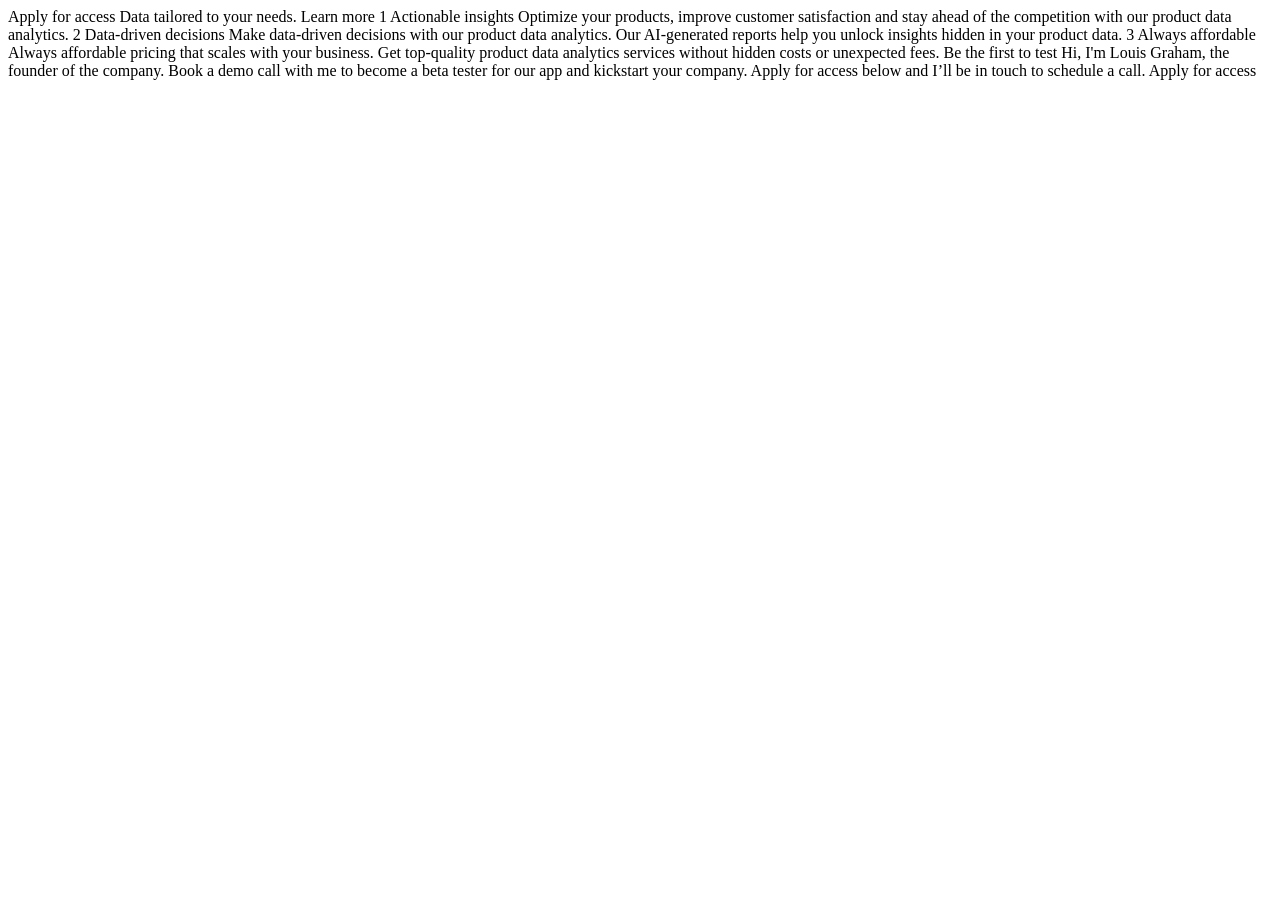
==== starter-code/index.html @ 4aa0316f "primer commit" ====
<!DOCTYPE html>
<html lang="en">
<head>
  <meta charset="UTF-8">
  <meta name="viewport" content="width=device-width, initial-scale=1.0">

  <link rel="icon" type="image/png" sizes="32x32" href="./assets/images/favicon-32x32.png">
  
  <title>Frontend Mentor | Workit landing page</title>
</head>
<body>

  Apply for access

  Data tailored to your needs.

  Learn more
  
  1

  Actionable insights
  
  Optimize your products, improve customer satisfaction and stay ahead of the competition 
  with our product data analytics.

  2

  Data-driven decisions

  Make data-driven decisions with our product data analytics. Our AI-generated reports help 
  you unlock insights hidden in your product data.

  3

  Always affordable

  Always affordable pricing that scales with your business. Get top-quality product data 
  analytics services without hidden costs or unexpected fees.

  Be the first to test

  Hi, I'm Louis Graham, the founder of the company. Book a demo call with me to become a 
  beta tester for our app and kickstart your company. Apply for access below and I’ll be 
  in touch to schedule a call.

  Apply for access

</body>
</html>
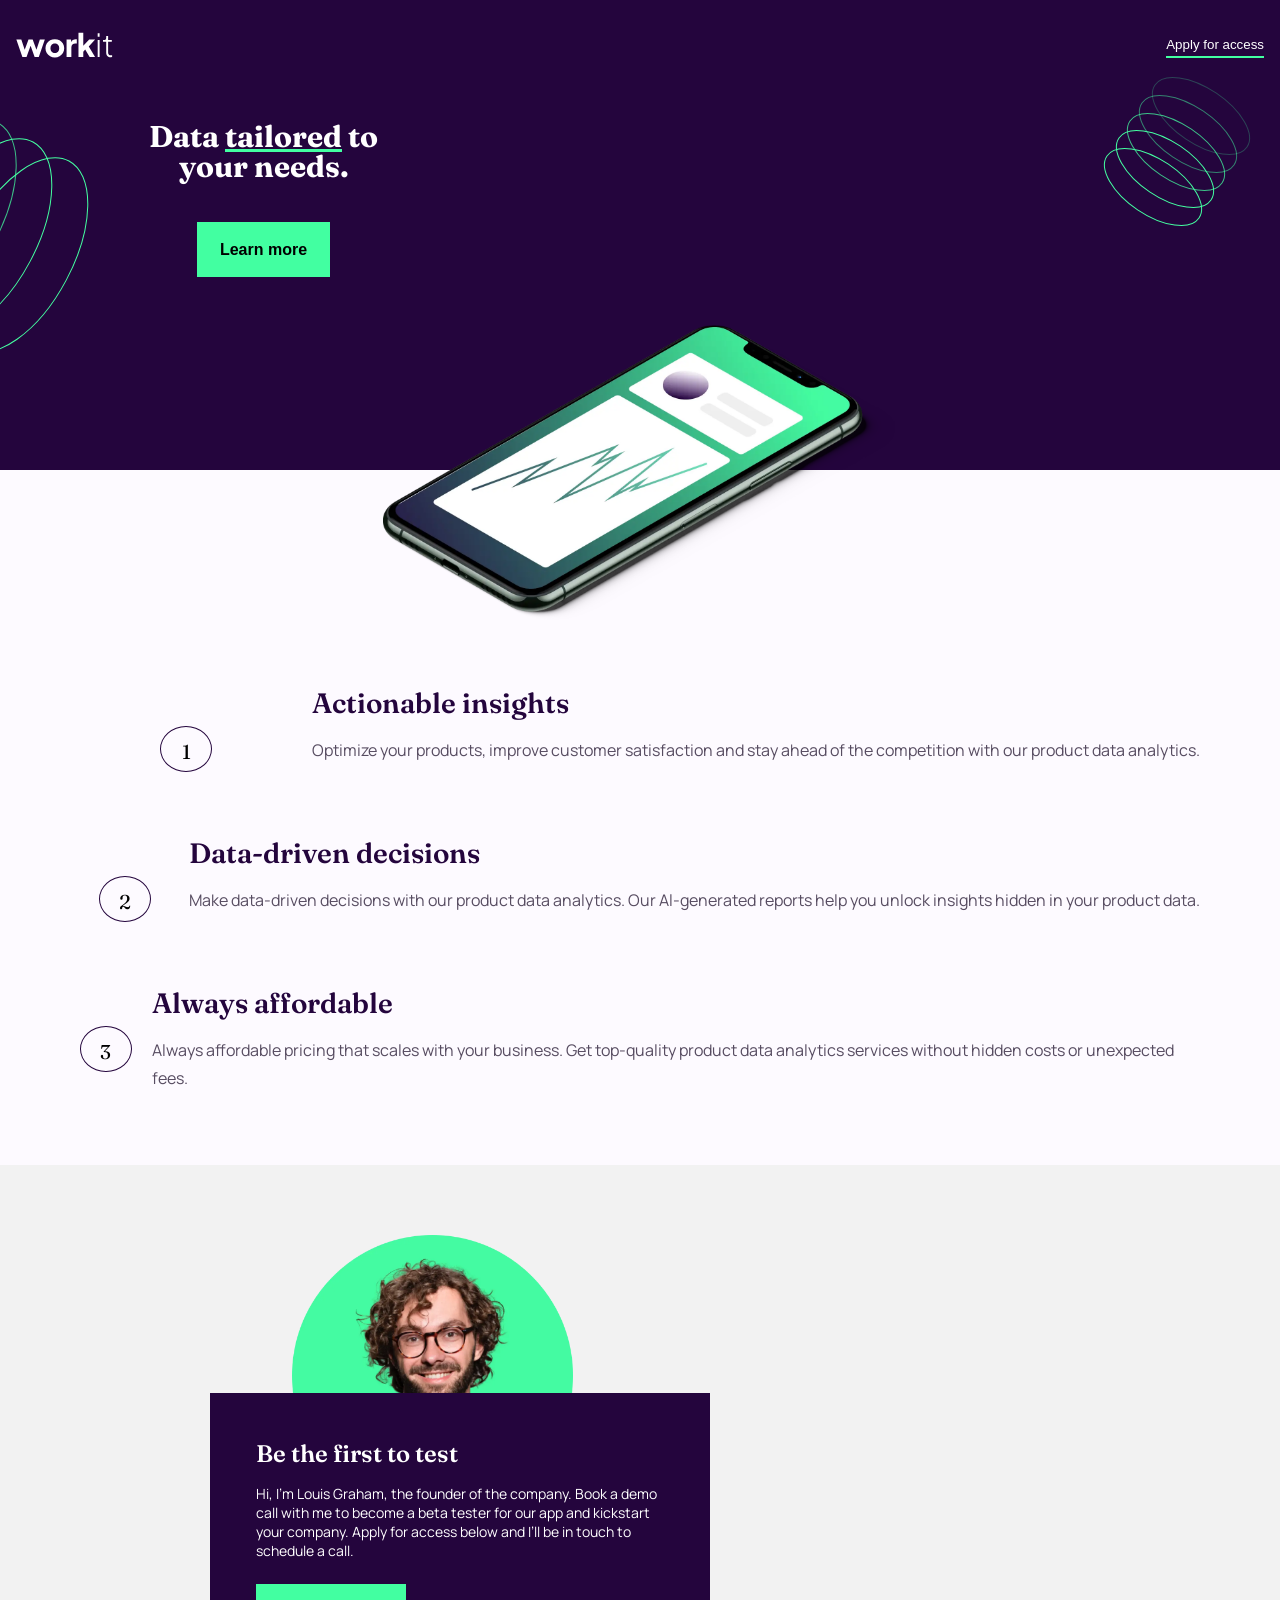
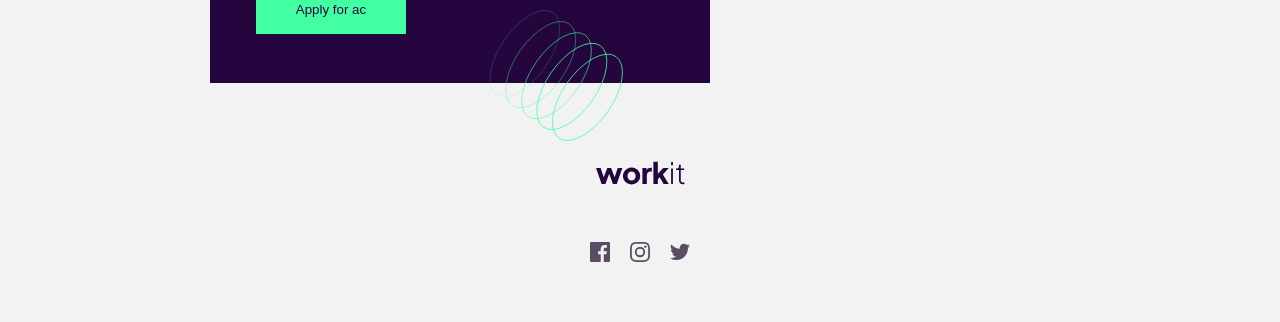
==== commit 2b5f1610: "html terminado" ====
--- a/starter-code/index.html
+++ b/starter-code/index.html
@@ -3,47 +3,73 @@
 <head>
   <meta charset="UTF-8">
   <meta name="viewport" content="width=device-width, initial-scale=1.0">
-
   <link rel="icon" type="image/png" sizes="32x32" href="./assets/images/favicon-32x32.png">
-  
-  <title>Frontend Mentor | Workit landing page</title>
+  <title>Workit landing page</title>
+  <link rel="preconnect" href="https://fonts.googleapis.com">
+  <link rel="preconnect" href="https://fonts.gstatic.com" crossorigin>
+  <link href="https://fonts.googleapis.com/css2?family=Fraunces:wght@300;500;700&family=Manrope:wght@300;500;700&display=swap" rel="stylesheet">
+  <link rel="stylesheet" href="style.css">
 </head>
 <body>
-
-  Apply for access
-
-  Data tailored to your needs.
-
-  Learn more
-  
-  1
-
-  Actionable insights
-  
-  Optimize your products, improve customer satisfaction and stay ahead of the competition 
-  with our product data analytics.
-
-  2
-
-  Data-driven decisions
-
-  Make data-driven decisions with our product data analytics. Our AI-generated reports help 
-  you unlock insights hidden in your product data.
-
-  3
-
-  Always affordable
-
-  Always affordable pricing that scales with your business. Get top-quality product data 
-  analytics services without hidden costs or unexpected fees.
-
-  Be the first to test
-
-  Hi, I'm Louis Graham, the founder of the company. Book a demo call with me to become a 
-  beta tester for our app and kickstart your company. Apply for access below and I’ll be 
-  in touch to schedule a call.
-
-  Apply for access
+  <header>
+    <div class="encabezado">
+      <div class="encabezado-logo">
+        <img src="./assets/images/logo-light.svg" alt="">
+        <button class="encabezado-logo-boton">Apply for access</button>
+      </div>
+      <div class="titulo-imagenes">
+        <img class="icono1" src="./assets/images/bg-pattern-1.svg" alt="">
+        <section class="encabezado-titulo">
+          <h1>Data <span class="encabezado-titulo-decoracion">tailored</span> to your needs.</h1>
+          <button class="encabezado-titulo-boton">Learn more</button>
+        </section>
+        <img class="icono2" src="./assets/images/bg-pattern-2.svg" alt="">
+      </div>
+    </div>
+  </header>
+  <main>
+    <div class="imagen-telefono"></div>
+    <div class="contenido-informacion-total">
+      <section class="contenido-informacion-parrafo">
+        <P class="contenido-information-titulo">1</P>
+        <div class="contenido-information-texto">
+          <h3>Actionable insights</h3>
+          <p>Optimize your products, improve customer satisfaction and stay ahead of the competition with our product data analytics.</p>
+        </div>
+      </section>
+      <section class="contenido-informacion-parrafo">
+        <P class="contenido-information-titulo">2</P>
+        <div class="contenido-information-texto">
+          <h3>Data-driven decisions</h3>
+          <p>Make data-driven decisions with our product data analytics. Our Al-generated reports help you unlock insights hidden in your product data.</p>
+        </div>
+      </section>
+      <section class="contenido-informacion-parrafo">
+        <P class="contenido-information-titulo">3</P>
+        <div class="contenido-information-texto">
+          <h3>Always affordable</h3>
+          <p>Always affordable pricing that scales with your business. Get top-quality product data analytics services without hidden costs or unexpected fees.</p>
+        </div>
+      </section>
+    </div>
+  </main>
+  <footer>
+    <img class="image-founder" src="./assets/images/image-founder.webp" alt="">
+    <section class="footer-texto">
+      <h2>Be the first to test</h2>
+      <p>Hi, I'm Louis Graham, the founder of the company. Book a demo call with me to become a beta tester for our app and kickstart your company. Apply for access below and I’ll be in touch to schedule a call.</p>
+      <button class="footer-boton">Apply for ac</button>
+    </section>
+    <img class="icono3" src="./assets/images/bg-pattern-3.svg" alt="">
+    <section class="footer-imagenes">
+      <img class="footer-logo" src="./assets/images/logo-dark.svg" alt="">
+      <div class="footer-logos-paginas">
+        <img src="./assets/images/icon-facebook.svg" alt="">
+        <img src="./assets/images/icon-instagram.svg" alt="">
+        <img src="./assets/images/icon-twitter.svg" alt="">
+      </div>
+  </section>
+  </footer>
 
 </body>
 </html>
--- a/starter-code/style.css
+++ b/starter-code/style.css
@@ -0,0 +1,252 @@
+:root {
+    --dark-purple: hsl(273, 85%, 13%);
+    --eucaplyptus: hsl(150, 100%, 63%);
+    --davys-gray: hsl(271, 12%, 34%);
+    --gosht-white: hsl(276, 100%, 99%);
+    --white: hsl(0, 0%, 100%);
+    --fraunces: 'Fraunces', serif;
+    --manrope: 'Manrope', sans-serif;
+}
+* {
+    box-sizing: border-box;
+    margin: 0;
+    padding: 0;
+}
+body {
+    font-family: var(--manrope);
+    background-color: var(--gosht-white);
+}
+html {
+    width: 100%;
+    height: 100vh;
+}
+
+header {
+    width: 100%;
+    height: 420px;
+    background-color: var(--dark-purple);
+
+}
+.icono1 {
+    display: none;
+}
+.icono2 {
+    display: none;
+}
+.icono3 {
+    display: none;
+}
+.encabezado {
+    padding-top: 32px;
+    padding-left: 16px;
+    padding-right: 16px;
+}
+.encabezado-logo {
+    display: flex;
+    justify-content: space-between;
+}
+.encabezado-logo-boton {
+    color: var(--white);
+    background-color: transparent;
+    border: none;
+    border-bottom: 2px solid var(--eucaplyptus);
+}
+.encabezado-titulo {
+    width: 90%;
+    margin: 0 auto;
+    margin-top: 64px;
+    display: flex;
+    flex-direction: column;
+    align-items: center;
+    font-family: var(--fraunces);
+    font-size: 20px;
+    font-weight: 600;
+    line-height: 30px;
+    text-align: center;
+    color: var(--white);
+}
+.encabezado-titulo-decoracion {
+    text-decoration: underline var(--eucaplyptus);
+}
+.encabezado-titulo-boton {
+    width: 133px;
+    height: 55px;
+    margin-top: 40px;
+    font-size: 16px;
+    font-weight: 700;
+    border: none;
+    background-color: var(--eucaplyptus);
+}
+
+main {
+    width: 100%;
+    height: 1070px;
+}
+.imagen-telefono {
+    width: 320px;
+    height: 184px;
+    margin: -90px auto;
+    background-image: url("./assets/images/image-hero.webp");
+    background-size: cover;
+    background-repeat: no-repeat;
+    background-position: center;
+}
+.contenido-informacion-total{
+    display: flex;
+    flex-direction: column;
+    text-align: center;
+    gap: 40px;
+    margin: 150px 16px;
+}
+.contenido-information-titulo {
+    width: 48px;
+    height: 48px;
+    border: 1px solid var(--dark-purple);
+    border-radius: 50%;
+    margin: 0 auto;
+    padding: 12px;
+    margin-bottom: 24px;
+    font-size: 20px;
+    font-family: var(--fraunces);
+}
+.contenido-information-texto h3 {
+    font-size: 28px;
+    font-weight: 600;
+    margin-bottom: 16px;
+    font-family: var(--fraunces);
+    color: var(--dark-purple);
+}
+.contenido-information-texto p {
+    font-size: 16px;
+    font-weight: 400;
+    line-height: 28px;
+    color: var(--davys-gray);
+}
+
+footer {
+    background-color: #F2F2F2;
+    margin: 90px auto;
+    text-align: center;
+}
+.image-founder {
+    width: 181px;
+    height: 181px;
+    margin-top: 70px;
+}
+.footer-texto {
+    position: absolute;
+    z-index: 2;
+    background-color: var(--dark-purple);
+    margin: -40px 16px;
+    padding: 32px;
+    color: var(--white);
+}
+.footer-texto h2 {
+    font-size: 24px;
+    font-weight: 600;
+    font-family: var(--fraunces);
+    margin-bottom: 16px;
+}
+.footer-texto p {
+    font-size: 14px;
+    font-weight: 400;
+    margin-bottom: 24px;
+}
+.footer-boton {
+    width: 150px;
+    height: 50px;
+    background-color: var(--eucaplyptus);
+    border: none;
+    color: var(--dark-purple);
+}
+.footer-imagenes {
+    margin-top: 340px;
+}
+.footer-logo {
+    width: 95px;
+    height: 24px;
+    margin-bottom: 52px;
+}
+.footer-logos-paginas {
+    display: flex;
+    gap: 20px;
+    justify-content: center;
+    padding-bottom: 60px;
+}
+
+@media screen and (min-width: 768px) {
+    header {
+        height: 470px;
+    }
+    main {
+        height: 840px;
+    }
+    .titulo-imagenes {
+        display: flex;
+    }
+    .icono1 {
+        display: block;
+        margin-left: -239px;
+    }
+    .icono2 {
+        display: block;
+        margin-left: 681px;
+        margin-top: -130px;
+    }
+    .icono3 {
+        display: block;
+        position: absolute;
+        width: 173px;
+        height: 155px;
+        margin-top: 77px;
+        margin-left: 470px;
+        z-index: 3;
+    }
+    .imagen-telefono {
+        width: 514px;
+        height: 296px;
+        margin: -145px auto;
+        margin-bottom: -85px;
+    }
+    .contenido-informacion {
+        display: flex;
+    }
+    .contenido-informacion-total {
+        margin: 150px 80px;
+    }
+    .contenido-informacion-parrafo {
+        display: flex;
+    }
+    .contenido-information-titulo {
+        width: 52px;
+        height: 46px;
+        margin-top: 40px;
+    }
+    .contenido-information-texto {
+        text-align: initial;
+        margin-left: 20px;
+    }
+    footer {
+        margin: 0;
+    }
+    .footer-texto {
+        width: 500px;
+        height: 290px;
+        padding: 46px;
+        margin-left: 210px;
+        margin-top: -128px;
+        text-align: initial;
+    }
+    .image-founder {
+        width: 281px;
+        height: 281px;
+        margin-left: -415px;
+    }
+    .footer-imagenes {
+        margin-top: 240px;
+    }
+
+}
+@media screen and (min-width: px) {
+
+}
